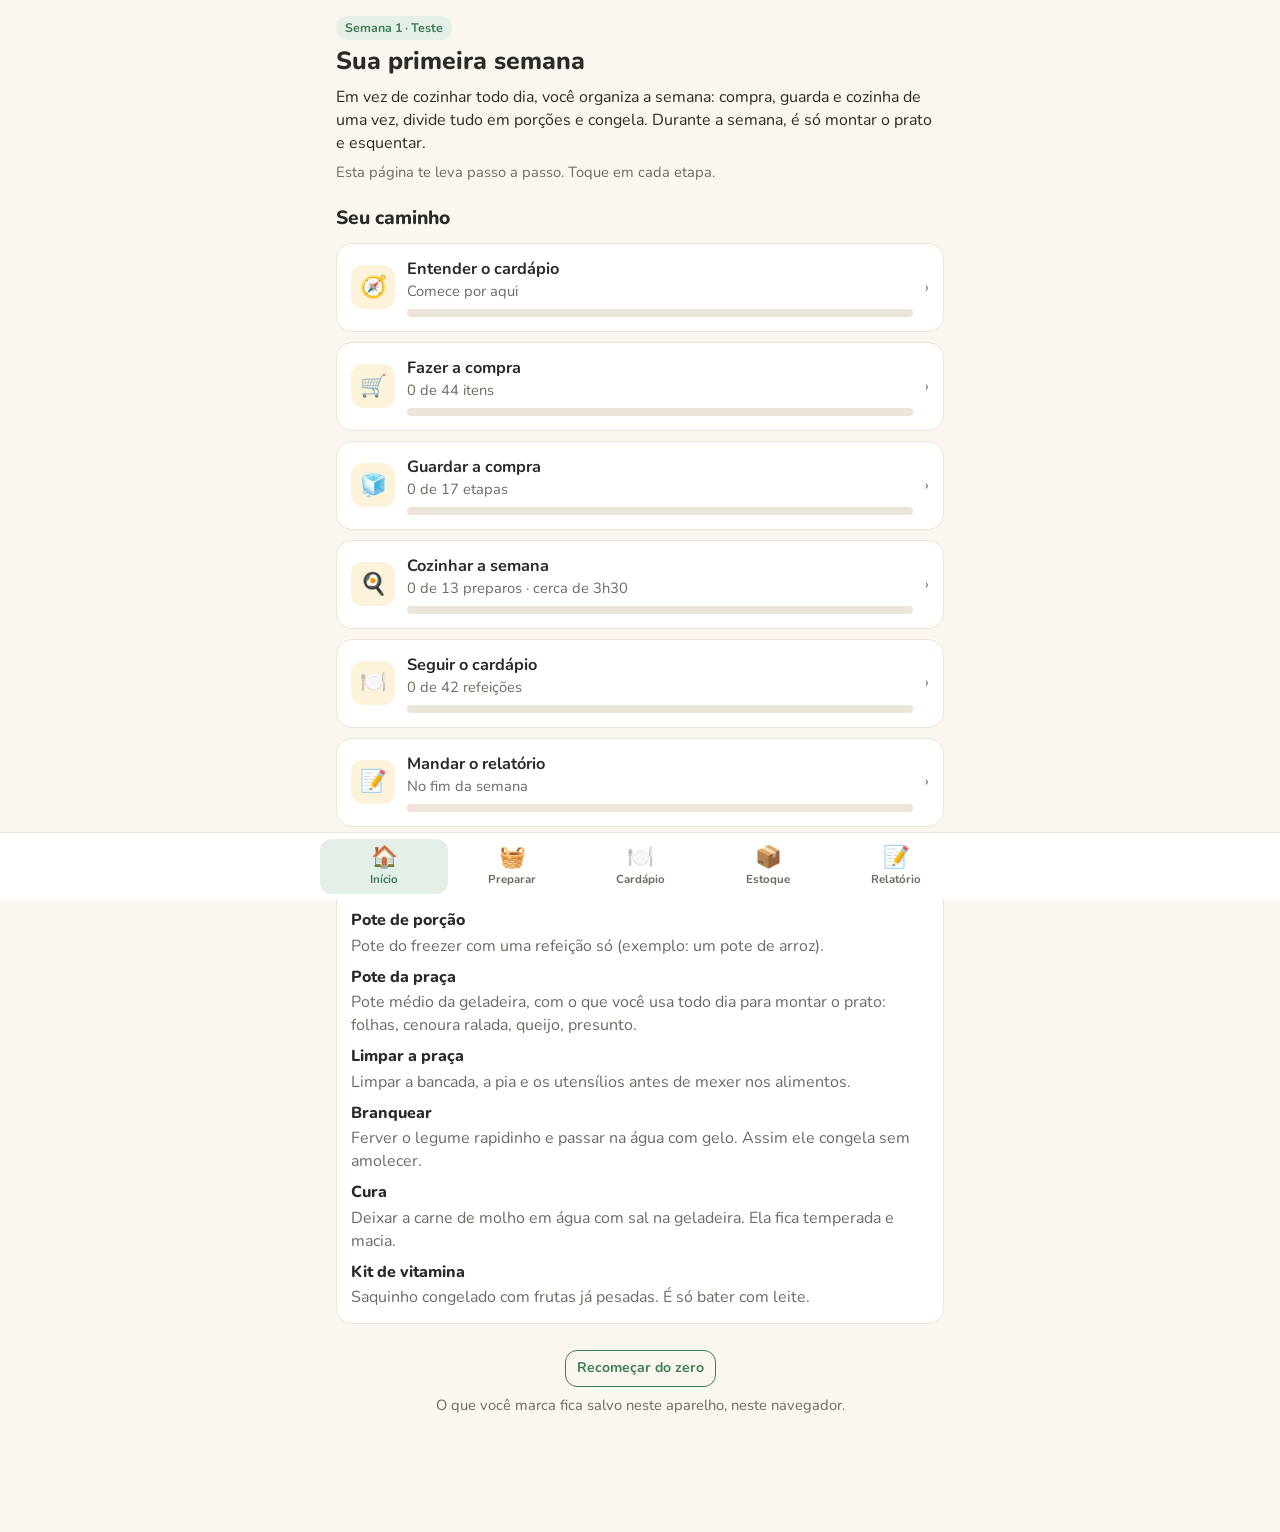
==== semana1.html @ 157f5e30 "Primeira versão: home, semana 1 e semana 2" ====
<!DOCTYPE html>
<html lang="pt-BR">
<head>
<meta charset="utf-8">
<!-- viewport: faz a página caber na largura do celular, sem precisar dar zoom. -->
<meta name="viewport" content="width=device-width, initial-scale=1">
<title>Método Modular · Semana 1</title>
<!-- Fonte Nunito, carregada do Google Fonts. Sem internet, o navegador usa a fonte padrão. -->
<link rel="preconnect" href="https://fonts.googleapis.com">
<link href="https://fonts.googleapis.com/css2?family=Nunito:wght@400;600;700;800&display=swap" rel="stylesheet">
<!-- O visual da página fica no arquivo style.css. -->
<link rel="stylesheet" href="style.css">
</head>
<body>
<!-- Área principal: fica vazia aqui. O script.js desenha cada tela dentro dela. -->
<div class="wrap" id="app"></div>

<!-- Barra de botões de baixo. O data-tab diz qual aba cada botão abre. -->
<nav class="bot"><div class="in">
  <button data-tab="inicio"><span>🏠</span>Início</button>
  <button data-tab="preparar"><span>🧺</span>Preparar</button>
  <button data-tab="cardapio"><span>🍽️</span>Cardápio</button>
  <button data-tab="estoque"><span>📦</span>Estoque</button>
  <button data-tab="relatorio"><span>📝</span>Relatório</button>
</div></nav>

<!-- Janelinha de confirmação (usada no "Recomeçar do zero"). Começa escondida. -->
<div class="modal" id="modal"><div class="card">
  <h3 id="mTitle"></h3><p id="mText" class="muted"></p>
  <div class="row" style="margin-top:14px;justify-content:flex-end">
    <button class="btn ghost small" id="mNo">Cancelar</button>
    <button class="btn warn small" id="mYes">Sim, apagar</button>
  </div>
</div></div>
<!-- Mensagem rápida (ex.: "Feito ✓"). Começa invisível. -->
<div class="toast" id="toast"></div>

<!-- Primeiro os dados da semana (dados-semana1.js), depois a lógica (script.js), que usa esses dados.
     Eles vêm por último para o HTML já existir quando o código rodar. -->
<script src="dados-semana1.js"></script>
<script src="script.js"></script>
</body>
</html>
---- style.css ----
/* Variáveis de cor: definidas uma vez e usadas no resto com var(--nome). */
/* bg = fundo creme, ink = texto, soft = texto apagado, line = bordas, */
/* green = verde principal, tomato = laranja-tomate, sun = amarelo, blue = azul. O sufixo -l é a versão clarinha. */
:root{
  --bg:#FBF7F0; --card:#FFFFFF; --ink:#2B2A28; --soft:#6E6A63; --line:#ECE5D9;
  --green:#3F7D58; --green-l:#E4F0E7; --tomato:#D9622B; --tomato-l:#FBE7DC;
  --sun:#F2B640; --sun-l:#FDF3DA; --blue:#3C6E91; --blue-l:#E2EDF4;
}
/* box-sizing: a largura de cada caixa já inclui a borda e o espaço interno. Facilita as medidas. */
*{box-sizing:border-box}
/* Página inteira: fundo, cor do texto e fonte. */
html,body{margin:0;background:var(--bg);color:var(--ink);font-family:Nunito,system-ui,-apple-system,Segoe UI,Roboto,sans-serif;font-size:16px;line-height:1.45}
/* Coluna central: no máximo 640px de largura, com espaço embaixo para não ficar atrás da barra de botões. */
.wrap{max-width:640px;margin:0 auto;padding:16px 16px 110px}
/* Títulos e parágrafos. */
h1{font-size:1.55rem;margin:4px 0 4px;font-weight:800}
h2{font-size:1.2rem;margin:22px 0 10px;font-weight:800}
h3{font-size:1.02rem;margin:0;font-weight:700}
p{margin:6px 0}
/* Classes reaproveitáveis: texto apagado, cartão branco, etiquetas (pill), botões e linhas flexíveis. */
/* .btn.ghost = botão só com contorno; .btn.warn = botão laranja; .row = itens lado a lado. */
.muted{color:var(--soft);font-size:.92rem}
.card{background:var(--card);border:1px solid var(--line);border-radius:16px;padding:14px;margin:10px 0}
.pill{display:inline-block;font-size:.78rem;font-weight:700;padding:3px 9px;border-radius:99px;background:var(--green-l);color:var(--green)}
.pill.t{background:var(--tomato-l);color:var(--tomato)}
.pill.s{background:var(--sun-l);color:#8a6410}
.btn{border:0;border-radius:12px;padding:11px 14px;font:inherit;font-weight:700;cursor:pointer;background:var(--green);color:#fff}
.btn.ghost{background:transparent;color:var(--green);border:1.5px solid var(--green)}
.btn.warn{background:var(--tomato)}
.btn.small{padding:7px 11px;font-size:.88rem}
.row{display:flex;gap:10px;align-items:center}
.grow{flex:1}

/* caminho */
/* Cartões do caminho na tela Início: ícone + texto + barra de progresso. */
.step{display:flex;gap:12px;align-items:center;cursor:pointer}
.step .ico{width:44px;height:44px;border-radius:12px;display:grid;place-items:center;font-size:1.35rem;background:var(--sun-l);flex:none}
/* Barra de progresso: o fundo é a barra, e o <i> dentro dela é a parte verde, com a largura em %. */
.bar{height:8px;background:var(--line);border-radius:9px;overflow:hidden;margin-top:6px}
.bar i{display:block;height:100%;background:var(--green);border-radius:9px;transition:width .3s}

/* sub abas */
/* Sub-abas de Preparar (Compra, Guardar, Cozinha), no estilo de botões encaixados. */
.seg{display:flex;gap:6px;background:#F1EADF;padding:4px;border-radius:14px;margin:12px 0}
.seg button{flex:1;border:0;background:transparent;font:inherit;font-weight:700;padding:9px 4px;border-radius:10px;color:var(--soft);cursor:pointer}
.seg button.on{background:#fff;color:var(--ink);box-shadow:0 1px 3px rgba(0,0,0,.08)}

/* lista de compra */
/* Lista de compras: títulos das seções, linhas marcáveis e a caixinha de marcar. */
/* .chk.on = item marcado (caixa verde e texto riscado). */
.sec-t{font-weight:800;margin:18px 0 4px}
.sub-t{font-style:italic;color:var(--soft);margin:10px 0 2px;font-size:.92rem}
.chk{display:flex;align-items:center;gap:12px;padding:10px 4px;border-bottom:1px solid var(--line);cursor:pointer;user-select:none}
.chk:last-child{border-bottom:0}
.box{width:24px;height:24px;border-radius:7px;border:2px solid #C9C0B1;flex:none;display:grid;place-items:center;color:#fff;font-size:.9rem;font-weight:800}
.chk.on .box{background:var(--green);border-color:var(--green)}
.chk.on .lbl{color:var(--soft);text-decoration:line-through}

/* itens com passo a passo */
/* Cartões de passo (Guardar e Cozinha). <details> abre e fecha ao tocar. */
/* summary é a linha do título; .circle é o círculo de "feito"; .done deixa o cartão concluído. */
details.it{background:var(--card);border:1px solid var(--line);border-radius:14px;margin:8px 0;overflow:hidden}
details.it[open]{border-color:#D9CFBF}
details.it summary{list-style:none;display:flex;gap:12px;align-items:center;padding:12px 14px;cursor:pointer}
details.it summary::-webkit-details-marker{display:none}
details.it summary .t{flex:1;font-weight:700}
details.it summary .arw{color:var(--soft);transition:transform .2s}
details.it[open] summary .arw{transform:rotate(90deg)}
details.it.done summary .t{color:var(--soft)}
.circle{width:28px;height:28px;border-radius:50%;border:2px solid #C9C0B1;flex:none;display:grid;place-items:center;color:#fff;font-weight:800;background:#fff;cursor:pointer;padding:0;font-size:.95rem}
details.it.done .circle{background:var(--green);border-color:var(--green)}
.body{padding:0 14px 14px 54px}
.body .lead{margin:0 0 8px}
.dest{margin:8px 0}
.dest b{display:block;font-style:italic}
.adds{margin-top:10px;font-size:.88rem;background:var(--blue-l);color:var(--blue);padding:7px 10px;border-radius:10px}
/* Linha de grupo: título à esquerda e botão "Marcar todos" à direita (justify-content: space-between). */
.grp{display:flex;align-items:center;justify-content:space-between;gap:10px;margin-top:6px}
.grp .sub-t{margin:10px 0 2px}
.all{border:0;background:var(--green-l);color:var(--green);font:inherit;font-size:.8rem;font-weight:800;padding:6px 10px;border-radius:9px;cursor:pointer;flex:none}
/* Conferência no fim da Cozinha: cartão com borda verde e a lista de cada local. */
details.it.confere{border-color:var(--green);margin-top:22px}
.loc{margin:12px 0}
.loc ul{margin:4px 0 0;padding-left:20px}
.loc li{margin:2px 0}
/* Tela de gostos: listas com espaço entre itens e dois cartões lado a lado em telas largas. */
ul.lista{margin:6px 0;padding-left:20px}
ul.lista li{margin:4px 0}
.grade2{display:grid;gap:0 10px}
@media (min-width:560px){ .grade2{grid-template-columns:1fr 1fr} }
/* Títulos dos passos e dos blocos de cozinha. */
.blk{margin:22px 0 4px}
.blk .when{color:var(--soft);font-size:.92rem}

/* cardápio */
/* Cardápio: fileira de dias que rola para o lado (overflow-x:auto), cartões das refeições */
/* e os botões Comi/Troquei/Pulei, cada um com sua cor quando ativo. */
.days{display:flex;gap:6px;overflow-x:auto;padding:4px 0 8px;margin:6px -4px 0}
.days button{flex:none;min-width:58px;border:1.5px solid var(--line);background:#fff;border-radius:14px;padding:8px 6px;font:inherit;font-weight:700;cursor:pointer;text-align:center}
.days button.on{border-color:var(--green);background:var(--green-l)}
.days small{display:block;font-weight:600;color:var(--soft);font-size:.72rem}
.meal{display:flex;gap:12px}
.meal .mi{font-size:1.5rem;width:34px;text-align:center;flex:none}
.meal .nm{font-size:.82rem;font-weight:800;color:var(--soft);text-transform:uppercase;letter-spacing:.03em}
.acts{display:flex;gap:6px;margin-top:9px}
.acts button{flex:1;border:1.5px solid var(--line);background:#fff;border-radius:10px;padding:7px 4px;font:inherit;font-size:.86rem;font-weight:700;cursor:pointer;color:var(--soft)}
.acts button.on.comi{background:var(--green);border-color:var(--green);color:#fff}
.acts button.on.troq{background:var(--sun);border-color:var(--sun);color:#3d2c05}
.acts button.on.pulei{background:#B9B1A4;border-color:#B9B1A4;color:#fff}
.meal.st-comi{border-color:#BFD9C7}

/* TABELA DA SEMANA no cardápio. .tab-wrap deixa rolar para o lado no celular.
   border-collapse junta as bordas das células; a primeira coluna (th da linha) fica parada com position: sticky. */
.tab-wrap{overflow-x:auto;margin:12px -16px 4px;padding:0 16px}
table.semana{border-collapse:separate;border-spacing:0;font-size:.78rem;line-height:1.3;background:#fff;border:1px solid var(--line);border-radius:14px;overflow:hidden}
table.semana th,table.semana td{border-bottom:1px solid var(--line);border-left:1px solid var(--line);padding:7px 8px;vertical-align:top;text-align:left}
table.semana tbody tr:last-child th,table.semana tbody tr:last-child td{border-bottom:0}
table.semana td{min-width:104px}
table.semana tbody th{position:sticky;left:0;background:#fff;border-left:0;font-size:1.1rem;text-align:center;padding:7px 6px;z-index:1}
table.semana thead th{background:#F6F1E8;padding:4px}
table.semana thead th:first-child{position:sticky;left:0;z-index:2;border-left:0}
table.semana thead button{border:0;background:transparent;font:inherit;font-weight:800;width:100%;padding:5px;border-radius:8px;cursor:pointer;color:var(--ink)}
table.semana thead button.on{background:var(--green);color:#fff}
table.semana td.st-comi{background:var(--green-l)}
table.semana td.st-troq{background:var(--sun-l)}
table.semana td.st-pulei{background:#F1EEE9;color:var(--soft)}
/* estoque */
/* Estoque: linhas do freezer com o número à direita, e os botões tem/pouco/acabou. */
.stk{display:flex;align-items:center;gap:10px;padding:9px 2px;border-bottom:1px solid var(--line)}
.stk:last-child{border-bottom:0}
.num{font-weight:800;font-size:1.15rem;min-width:44px;text-align:right}
.num.zero{color:#C0B7A8}
.tri{display:flex;gap:4px}
.tri button{border:1.5px solid var(--line);background:#fff;border-radius:9px;padding:5px 8px;font:inherit;font-size:.8rem;font-weight:700;cursor:pointer;color:var(--soft)}
.tri button.on.tem{background:var(--green);border-color:var(--green);color:#fff}
.tri button.on.pouco{background:var(--sun);border-color:var(--sun);color:#3d2c05}
.tri button.on.acabou{background:var(--tomato);border-color:var(--tomato);color:#fff}

/* relatório */
/* Relatório: rótulos, campos de texto, botões de escolha e a caixa do texto final. */
label.f{display:block;font-weight:700;margin:14px 0 5px}
input.f,textarea.f,select.f{width:100%;font:inherit;padding:10px 12px;border-radius:12px;border:1.5px solid var(--line);background:#fff;color:var(--ink)}
textarea.f{min-height:80px;resize:vertical}
.opts{display:flex;gap:6px;flex-wrap:wrap}
.opts button{border:1.5px solid var(--line);background:#fff;border-radius:10px;padding:8px 12px;font:inherit;font-weight:700;cursor:pointer;color:var(--soft)}
.opts button.on{background:var(--green);border-color:var(--green);color:#fff}
pre.rep{white-space:pre-wrap;background:#fff;border:1px dashed #CFC5B4;border-radius:12px;padding:12px;font-family:inherit;font-size:.9rem}

/* navegação */
/* Barra de botões fixa na parte de baixo da tela. */
/* env(safe-area-inset-bottom) dá espaço extra no iPhone, por causa da barrinha do sistema. */
nav.bot{position:fixed;left:0;right:0;bottom:0;background:#fff;border-top:1px solid var(--line);display:flex;justify-content:center;padding:6px 6px calc(6px + env(safe-area-inset-bottom));z-index:5}
nav.bot .in{display:flex;max-width:640px;width:100%}
nav.bot button{flex:1;border:0;background:transparent;font:inherit;font-size:.72rem;font-weight:700;color:var(--soft);padding:6px 2px;cursor:pointer;border-radius:12px}
nav.bot button span{display:block;font-size:1.35rem;line-height:1.2}
nav.bot button.on{color:var(--green);background:var(--green-l)}

/* Janelinha de confirmação: fica escondida (display:none) e aparece com a classe .show. */
.modal{position:fixed;inset:0;background:rgba(30,25,20,.45);display:none;align-items:center;justify-content:center;padding:20px;z-index:9}
.modal.show{display:flex}
.modal .card{max-width:420px;width:100%}
/* Mensagem rápida que aparece e some (opacity vai de 0 a 1). */
.toast{position:fixed;left:50%;bottom:90px;transform:translateX(-50%);background:var(--ink);color:#fff;padding:10px 16px;border-radius:12px;font-weight:700;opacity:0;transition:opacity .25s;pointer-events:none;z-index:10}
.toast.show{opacity:1}
/* Lista de palavras do método na tela Início. */
dl.glos dt{font-weight:800;margin-top:8px}
dl.glos dd{margin:2px 0 0 0;color:var(--soft)}
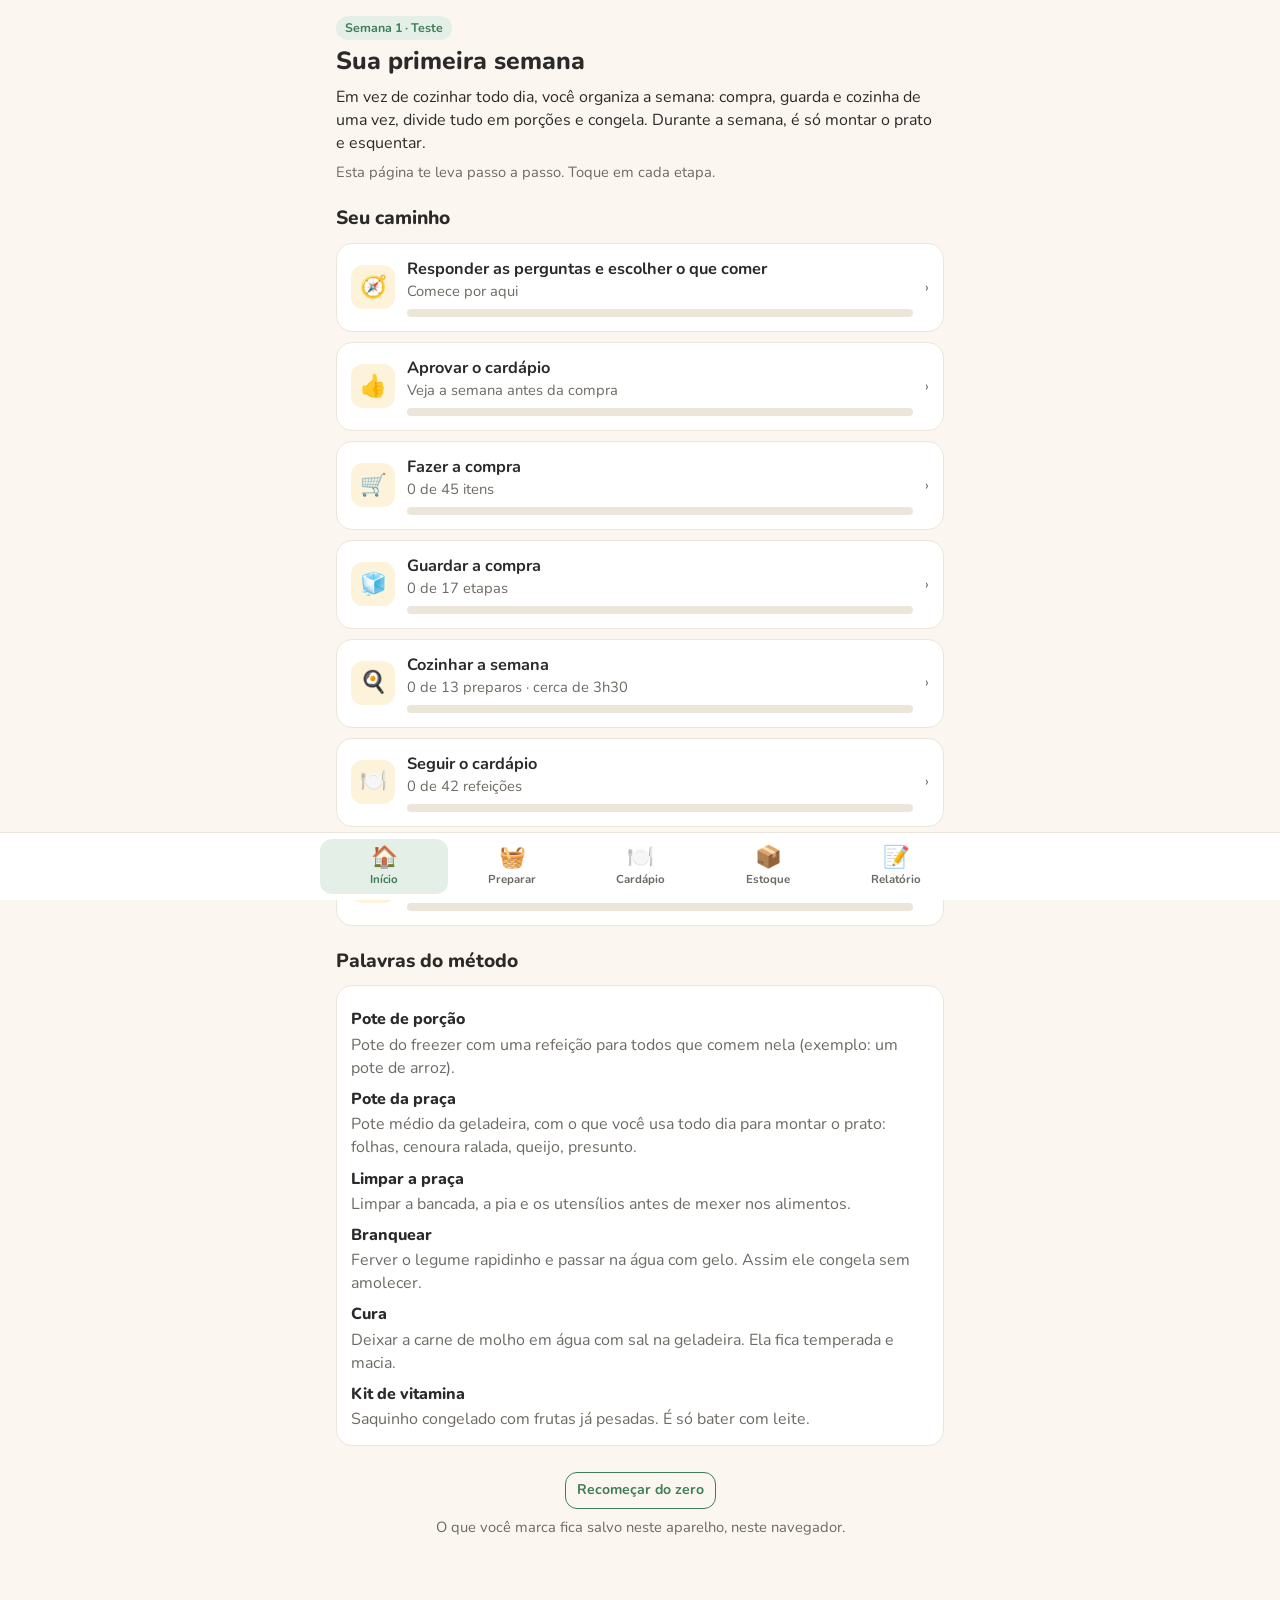
==== commit fa4d32fd: "Envia todos os arquivos da página" ====
--- a/semana1.html
+++ b/semana1.html
@@ -35,9 +35,17 @@
 <!-- Mensagem rápida (ex.: "Feito ✓"). Começa invisível. -->
 <div class="toast" id="toast"></div>
 
-<!-- Primeiro os dados da semana (dados-semana1.js), depois a lógica (script.js), que usa esses dados.
+<!-- Ordem dos arquivos de código:
+     1) banco.js: as fichas de todos os alimentos e pratos (o banco de dados);
+     2) escolha.js: as perguntas do começo e a tela "O que você quer comer?";
+     3) dados-semanaN.js: os dados desta semana (na Semana 1, só o modelo);
+     4) monta.js: monta a Semana 1 com as respostas da pessoa (cardápio, compra, guardar e cozinha);
+     5) script.js: a lógica, que usa todos os anteriores.
      Eles vêm por último para o HTML já existir quando o código rodar. -->
+<script src="banco.js"></script>
+<script src="escolha.js"></script>
 <script src="dados-semana1.js"></script>
+<script src="monta.js"></script>
 <script src="script.js"></script>
 </body>
 </html>
--- a/style.css
+++ b/style.css
@@ -110,15 +110,22 @@
 .meal.st-comi{border-color:#BFD9C7}
 
 /* TABELA DA SEMANA no cardápio. .tab-wrap deixa rolar para o lado no celular.
-   border-collapse junta as bordas das células; a primeira coluna (th da linha) fica parada com position: sticky. */
+   border-collapse junta as bordas das células; a primeira coluna (th da linha) fica parada com position: sticky.
+   A tabela não usa overflow:hidden: ele impedia a coluna dos ícones de ficar parada ao arrastar.
+   Por isso os cantos arredondados ficam nas células dos cantos (border-radius em cada uma).
+   left:-16px faz a coluna parar colada na borda da tela, descontando o espaço lateral do .tab-wrap. */
 .tab-wrap{overflow-x:auto;margin:12px -16px 4px;padding:0 16px}
-table.semana{border-collapse:separate;border-spacing:0;font-size:.78rem;line-height:1.3;background:#fff;border:1px solid var(--line);border-radius:14px;overflow:hidden}
+table.semana{border-collapse:separate;border-spacing:0;font-size:.78rem;line-height:1.3;background:#fff;border:1px solid var(--line);border-radius:14px}
 table.semana th,table.semana td{border-bottom:1px solid var(--line);border-left:1px solid var(--line);padding:7px 8px;vertical-align:top;text-align:left}
 table.semana tbody tr:last-child th,table.semana tbody tr:last-child td{border-bottom:0}
 table.semana td{min-width:104px}
-table.semana tbody th{position:sticky;left:0;background:#fff;border-left:0;font-size:1.1rem;text-align:center;padding:7px 6px;z-index:1}
+table.semana tbody th{position:sticky;left:-16px;background:#fff;border-left:0;font-size:1.1rem;text-align:center;padding:7px 6px;z-index:1}
 table.semana thead th{background:#F6F1E8;padding:4px}
-table.semana thead th:first-child{position:sticky;left:0;z-index:2;border-left:0}
+table.semana thead th:first-child{position:sticky;left:-16px;z-index:2;border-left:0}
+table.semana thead th:first-child{border-top-left-radius:14px}
+table.semana thead th:last-child{border-top-right-radius:14px}
+table.semana tbody tr:last-child th{border-bottom-left-radius:14px}
+table.semana tbody tr:last-child td:last-child{border-bottom-right-radius:14px}
 table.semana thead button{border:0;background:transparent;font:inherit;font-weight:800;width:100%;padding:5px;border-radius:8px;cursor:pointer;color:var(--ink)}
 table.semana thead button.on{background:var(--green);color:#fff}
 table.semana td.st-comi{background:var(--green-l)}
@@ -165,3 +172,27 @@
 /* Lista de palavras do método na tela Início. */
 dl.glos dt{font-weight:800;margin-top:8px}
 dl.glos dd{margin:2px 0 0 0;color:var(--soft)}
+
+/* ============ PERGUNTAS DO COMEÇO E TELA DE ESCOLHA (escolha.js) ============ */
+/* Botão desligado (ex.: "Montar meu cardápio" antes de chegar ao mínimo): fica claro e sem clique. */
+.btn:disabled{opacity:.45;cursor:not-allowed}
+/* Contador com os botões − e + (pessoas e potes). */
+.cont{display:flex;align-items:center;gap:10px}
+.cont b{min-width:26px;text-align:center;font-size:1.1rem}
+.cont button{width:36px;height:36px;border-radius:10px;border:1.5px solid var(--line);background:#fff;font:inherit;font-size:1.2rem;font-weight:800;color:var(--green);cursor:pointer}
+.cont button:disabled{color:#C9C0B1;cursor:not-allowed}
+/* Na tela de escolha, o item marcado fica com a caixa verde, mas o texto não é riscado. */
+.chk.esc .lbl{color:var(--ink)}
+/* Selo "recomendado" ao lado do nome do item. */
+.selo{display:inline-block;font-size:.72rem;font-weight:800;padding:2px 7px;border-radius:99px;background:var(--sun-l);color:#8a6410;margin-left:4px}
+/* Medidor de variedade de cada grupo: uma etiqueta com a cor de cada situação. */
+.med{font-size:.75rem;font-weight:800;padding:3px 9px;border-radius:99px;flex:none}
+.med.falta{background:var(--tomato-l);color:var(--tomato)}
+.med.minimo{background:var(--sun-l);color:#8a6410}
+.med.boa{background:var(--green-l);color:var(--green)}
+.med.otima{background:var(--green);color:#fff}
+/* Próximos níveis: abre e fecha ao tocar, com os itens trancados (só para ver). */
+details.mais{margin:-2px 0 10px;padding:0 4px}
+details.mais summary{cursor:pointer;color:var(--soft);font-size:.88rem;font-weight:700}
+.trancado{display:flex;flex-wrap:wrap;gap:6px;margin:4px 0}
+.trancado span{font-size:.8rem;background:#F1EEE9;color:var(--soft);padding:4px 9px;border-radius:9px}
